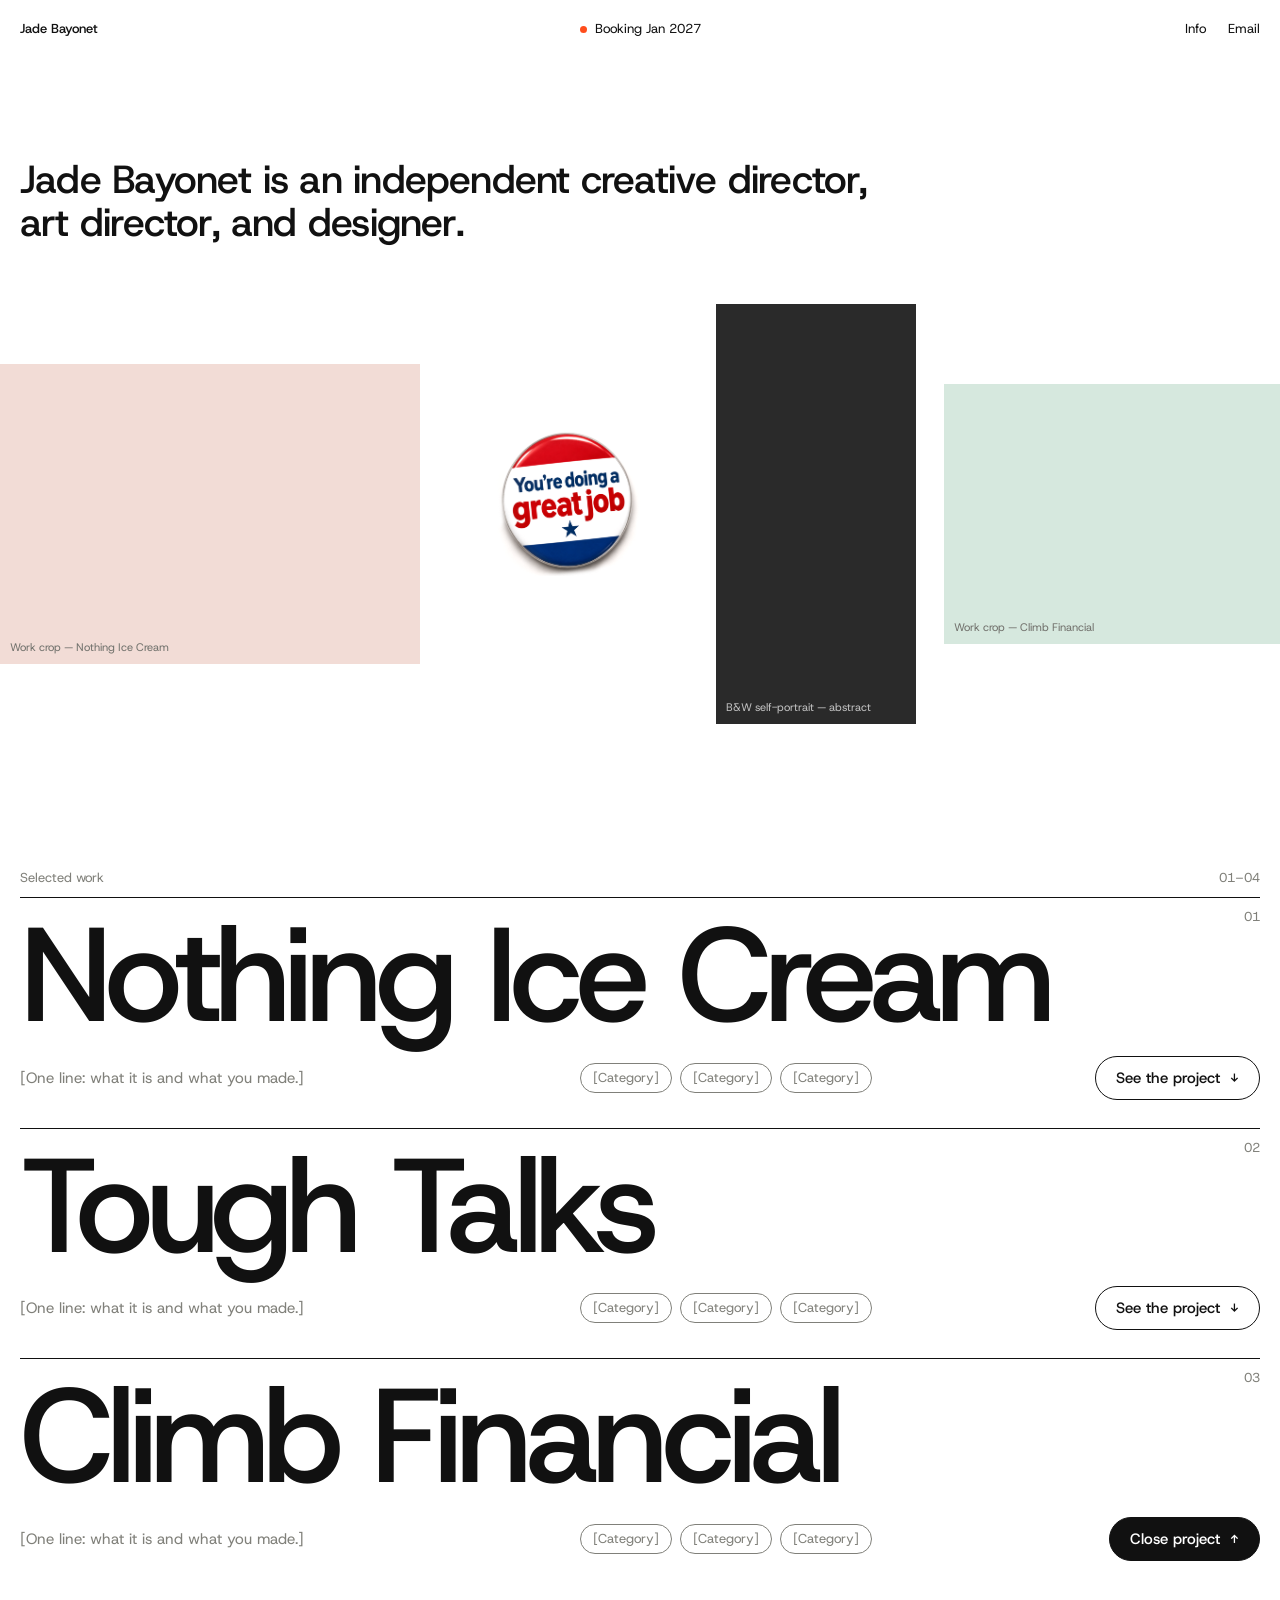
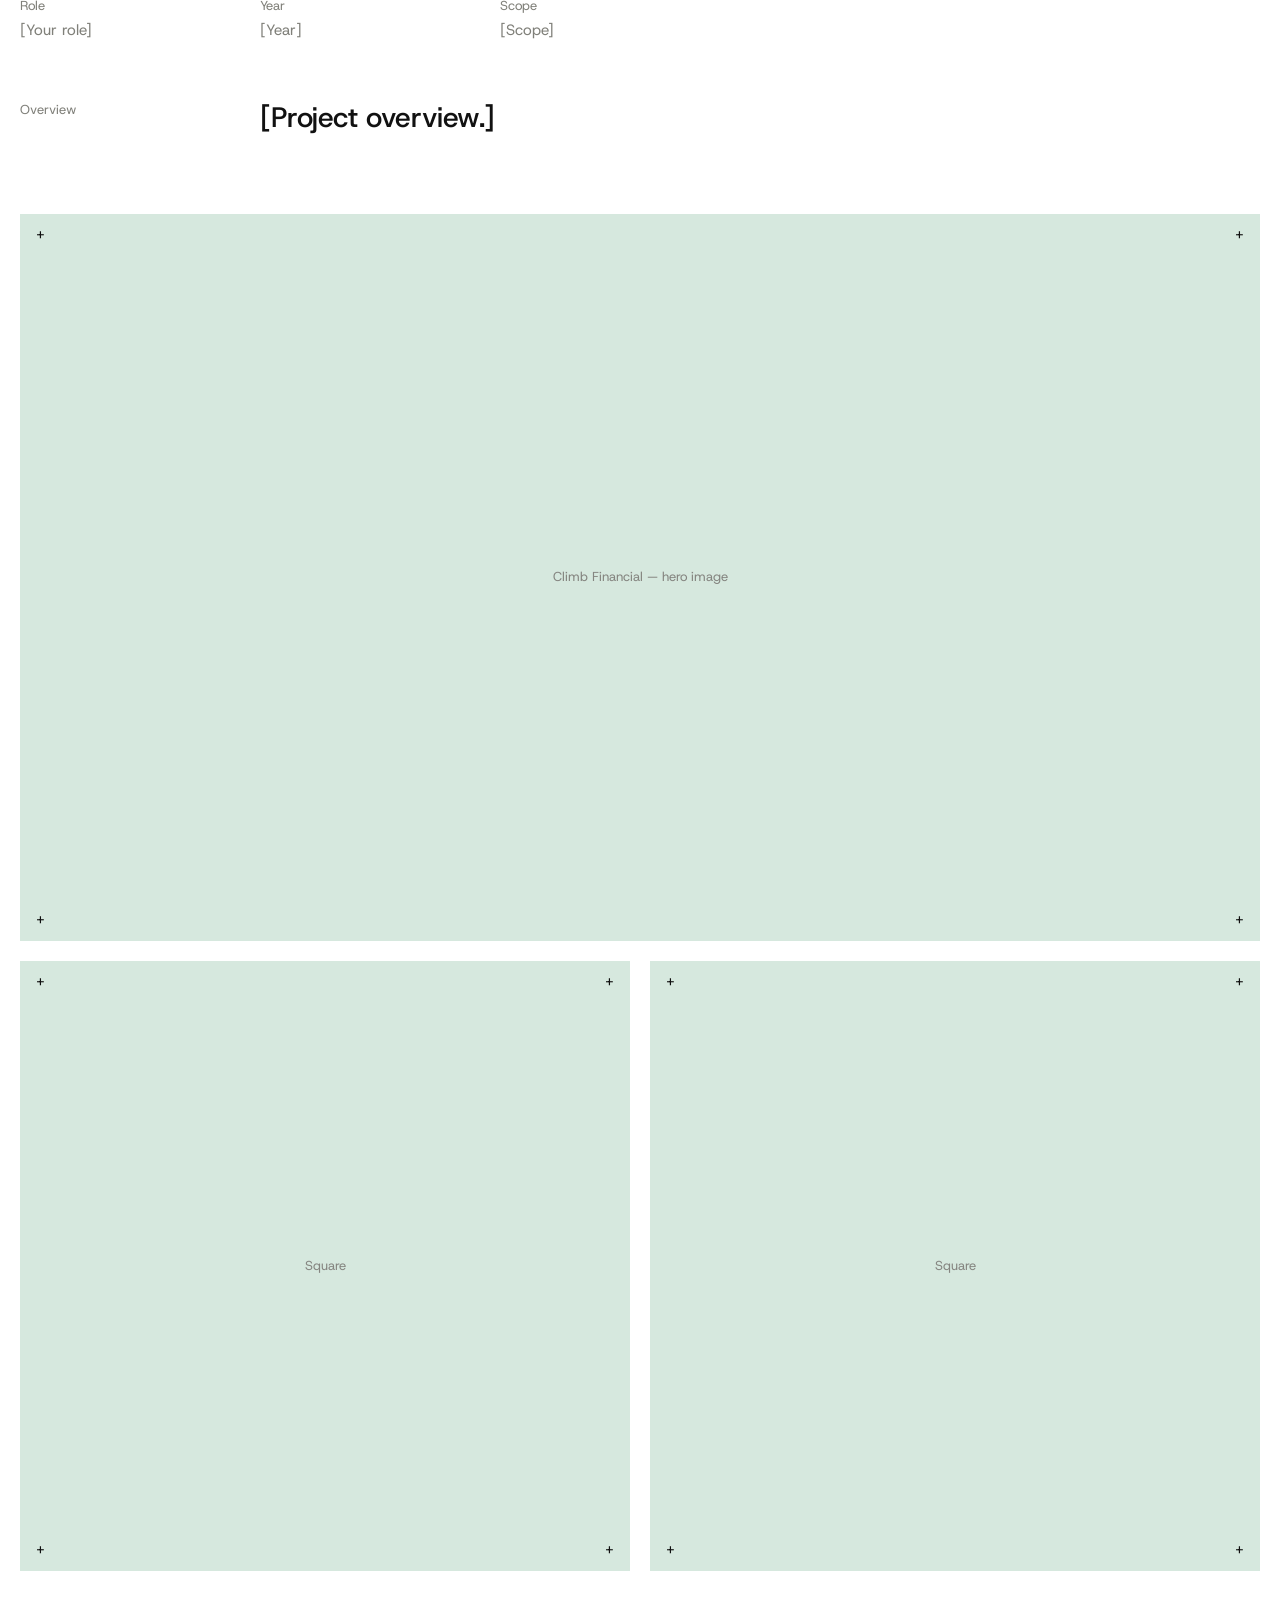
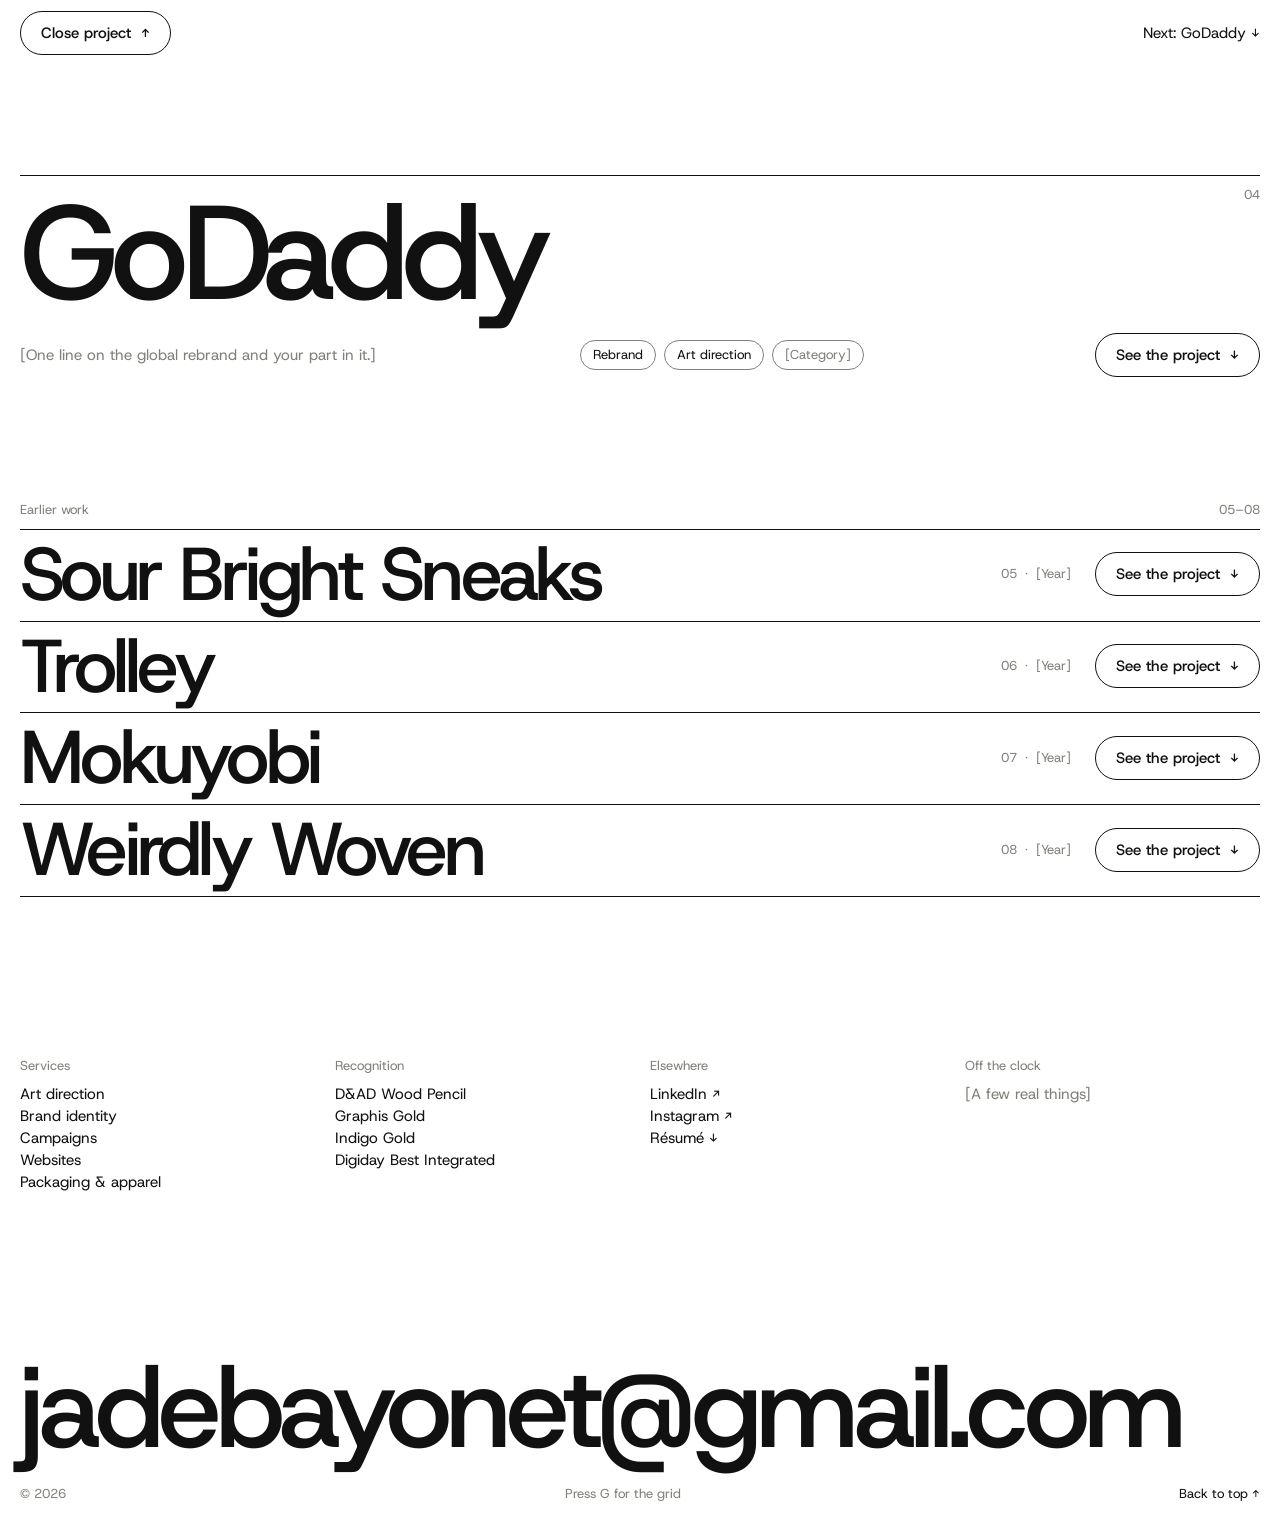
==== climb-financial/index.html @ 4a4e23f8 "Jade Bayonet 1" ====
<!doctype html>
<!-- Generated by build.js from index.html. Edit index.html, then run: node build.js -->
<html lang="en">
<head>
  <meta charset="utf-8" />
  <meta name="viewport" content="width=device-width, initial-scale=1" />
  <title>Climb Financial — Jade Bayonet</title>
  <meta name="description" content="Climb Financial, a project by Jade Bayonet." />
  <meta property="og:title" content="Climb Financial — Jade Bayonet" />
  <meta property="og:description" content="Climb Financial, a project by Jade Bayonet." />
  <meta property="og:type" content="website" />
  <link rel="icon" href="../assets/dot.svg" type="image/svg+xml" />

  <link rel="preconnect" href="https://fonts.googleapis.com" />
  <link rel="preconnect" href="https://fonts.gstatic.com" crossorigin />
  <link href="https://fonts.googleapis.com/css2?family=Host+Grotesk:wght@400;500&display=swap" rel="stylesheet" />
  <link rel="stylesheet" href="../css/styles.css" />
</head>
<body>
  <div class="page" id="top">

    <!-- Nav -->
    <header class="nav">
      <a class="nav__name" href="../" data-home>Jade Bayonet</a>
      <p class="nav__status"><img src="../assets/dot.svg" width="7" height="7" alt="" /> Booking Jan 2027</p>
      <nav class="nav__links">
        <a href="#info">Info</a>
        <a href="mailto:jadebayonet@gmail.com">Email</a>
      </nav>
    </header>

    <!-- Intro -->
    <section class="intro">
      <h1 class="intro__text">Jade Bayonet is an independent creative director, art director, and designer.</h1>
    </section>

    <!-- Ticker (filled from js/projects.js → TICKER) -->
    <section class="ticker" aria-label="Selected images">
      <div class="ticker__track" id="ticker"></div>
    </section>

    <!-- Selected work (filled from js/projects.js → PROJECTS, group "selected") -->
    <section class="work work--selected" aria-labelledby="selected-label">
      <div class="label">
        <h2 id="selected-label">Selected work</h2>
        <span id="selected-range">01–04</span>
      </div>
      <div id="selected-list"></div>
    </section>

    <!-- Earlier work (group "earlier") -->
    <section class="work work--earlier" aria-labelledby="earlier-label">
      <div class="label">
        <h2 id="earlier-label">Earlier work</h2>
        <span id="earlier-range">05–08</span>
      </div>
      <div id="earlier-list"></div>
      <div class="rule"></div>
    </section>

    <!-- Info -->
    <section class="info" id="info">
      <div class="info__col">
        <h3>Services</h3>
        <ul>
          <li>Art direction</li>
          <li>Brand identity</li>
          <li>Campaigns</li>
          <li>Websites</li>
          <li>Packaging &amp; apparel</li>
        </ul>
      </div>
      <div class="info__col">
        <h3>Recognition</h3>
        <ul>
          <li>D&amp;AD Wood Pencil</li>
          <li>Graphis Gold</li>
          <li>Indigo Gold</li>
          <li>Digiday Best Integrated</li>
        </ul>
      </div>
      <div class="info__col">
        <h3>Elsewhere</h3>
        <ul>
          <li><a href="#" target="_blank" rel="noopener">LinkedIn ↗</a></li>
          <li><a href="#" target="_blank" rel="noopener">Instagram ↗</a></li>
          <li><a href="#" download>Résumé ↓</a></li>
        </ul>
      </div>
      <div class="info__col info__col--muted">
        <h3>Off the clock</h3>
        <p>[A few real things]</p>
      </div>
    </section>

    <!-- Footer -->
    <footer class="footer">
      <a class="footer__email" href="mailto:jadebayonet@gmail.com">jadebayonet@gmail.com</a>
      <div class="footer__bar">
        <span class="muted">© <span id="year">2026</span></span>
        <span class="muted footer__hint">Press G for the grid</span>
        <a href="#top" data-top>Back to top ↑</a>
      </div>
    </footer>
  </div>

  <!-- Grid overlay (press G) -->
  <div class="grid-overlay" aria-hidden="true"><div class="grid-overlay__inner"></div></div>

  <script src="../js/projects.js"></script>
  <script src="../js/main.js"></script>
</body>
</html>
---- css/styles.css ----
/* ─────────────────────────────────────────────────────────────
   Jade Bayonet — styles
   Built from Figma "C · Desktop — Index (closed)" / "Nothing Ice Cream open"
   Desktop design width: 1440px (20px margins → 1400px content)
   ───────────────────────────────────────────────────────────── */

:root {
  --ink: #111111;
  --muted: #80807a;
  --placeholder-text: #858580;
  --bg: #ffffff;
  --accent: #ff4d1c;

  --margin: 20px;
  --gap: 20px;

  --font: "Host Grotesk", ui-sans-serif, system-ui, -apple-system, "Helvetica Neue", Arial, sans-serif;

  /* Type scale — sizes match Figma at 1440px and scale down with the viewport */
  --t-small: 13px;   /* labels, nav, meta */
  --t-body: 15px;    /* body, buttons */
  --t-intro: clamp(28px, 3.06vw, 44px);
  --t-overview: clamp(22px, 2.2vw, 32px);
  --t-project: clamp(48px, 10.42vw, 150px);   /* Selected work titles */
  --t-earlier: clamp(36px, 5.84vw, 84px);     /* Earlier work titles */
  --t-email: clamp(30px, 9.3vw, 134px);       /* Footer email */

  --ease: cubic-bezier(0.22, 1, 0.36, 1);
}

*,
*::before,
*::after { box-sizing: border-box; }

html { -webkit-text-size-adjust: 100%; scroll-behavior: smooth; }
@media (prefers-reduced-motion: reduce) { html { scroll-behavior: auto; } }

body {
  margin: 0;
  background: var(--bg);
  color: var(--ink);
  font-family: var(--font);
  font-weight: 400;
  font-size: var(--t-body);
  line-height: 22px;
  -webkit-font-smoothing: antialiased;
  -moz-osx-font-smoothing: grayscale;
  overflow-x: clip;
}

h1, h2, h3, p, ul { margin: 0; padding: 0; font: inherit; }
ul { list-style: none; }
a { color: inherit; text-decoration: none; }
a:hover { text-decoration: underline; text-underline-offset: 3px; text-decoration-thickness: 1px; }
img, video { display: block; max-width: 100%; }
button { font: inherit; color: inherit; background: none; border: 0; padding: 0; cursor: pointer; }
:focus-visible { outline: 2px solid var(--accent); outline-offset: 3px; }

.muted { color: var(--muted); }

.page {
  padding: 20px var(--margin) 24px;
}

/* ── Nav ─────────────────────────────────────────────────── */
.nav {
  display: grid;
  grid-template-columns: 1fr auto 1fr;
  align-items: center;
  font-size: var(--t-small);
  line-height: 18px;
}
.nav__name { font-weight: 500; justify-self: start; }
.nav__status { display: flex; align-items: center; gap: 8px; }
.nav__links { display: flex; gap: 22px; justify-self: end; }

/* ── Intro ───────────────────────────────────────────────── */
.intro { padding: 120px 0 56px; }
.intro__text {
  max-width: 880px;
  font-size: var(--t-intro);
  line-height: 1.09;
  font-weight: 500;
  letter-spacing: -0.02em;
}

/* ── Ticker ──────────────────────────────────────────────── */
.ticker {
  margin: 0 calc(var(--margin) * -1);
  overflow: hidden;
  height: 430px;
  display: flex;
  align-items: center;
  margin-bottom: 140px;
}
.ticker__track {
  --tgap: 28px;
  display: flex;
  width: max-content;
  animation: ticker var(--ticker-duration, 60s) linear infinite;
}
.ticker__set {
  display: flex;
  align-items: center;
  gap: var(--tgap);
  padding-right: var(--tgap);
}
.ticker:hover .ticker__track { animation-play-state: paused; }
@media (prefers-reduced-motion: reduce) { .ticker__track { animation: none; transform: translateX(var(--margin)); } }
@keyframes ticker {
  from { transform: translateX(0); }
  to   { transform: translateX(-50%); }
}
.tile {
  position: relative;
  flex: none;
  overflow: hidden;
  display: block;
}
.tile img { width: 100%; height: 100%; object-fit: cover; }
.tile__inset { position: absolute; }
.tile__inset img { object-fit: contain; }
.tile__label {
  position: absolute;
  left: 10px;
  bottom: 10px;
  font-size: 11px;
  line-height: 14px;
  color: #73736e;
  white-space: nowrap;
}
.tile--dark .tile__label { color: #fff; opacity: 0.7; }
a.tile:hover { text-decoration: none; }

/* ── Section labels ─────────────────────────────────────── */
.label {
  display: flex;
  justify-content: space-between;
  padding-bottom: 10px;
  font-size: var(--t-small);
  line-height: 18px;
  color: var(--muted);
}

/* ── Buttons & tags ─────────────────────────────────────── */
.btn {
  display: inline-flex;
  align-items: center;
  gap: 10px;
  padding: 11px 20px;
  border: 1px solid var(--ink);
  border-radius: 999px;
  font-weight: 500;
  font-size: var(--t-body);
  line-height: 20px;
  white-space: nowrap;
  flex: none;
  transition: background-color 0.2s, color 0.2s;
}
.btn:hover { background: var(--ink); color: #fff; text-decoration: none; }
.btn--active { background: var(--ink); color: #fff; }
.btn--active:hover { background: #fff; color: var(--ink); }

.tags { display: flex; flex-wrap: wrap; gap: 8px; flex: 1 1 0; min-width: 0; }
.tag {
  padding: 5px 12px;
  border: 1px solid var(--muted);
  border-radius: 999px;
  font-size: var(--t-small);
  line-height: 18px;
  white-space: nowrap;
  color: var(--ink);
}
.tag--placeholder { color: var(--muted); }

/* ── Selected work rows ─────────────────────────────────── */
.project { border-top: 1px solid var(--ink); }
.project__head {
  display: flex;
  flex-direction: column;
  gap: 14px;
  padding: 10px 0 28px;
}
.project__title-row { display: flex; gap: 24px; align-items: flex-start; }
.project__title {
  flex: 1 1 0;
  min-width: 0;
  font-size: var(--t-project);
  line-height: 1;
  font-weight: 500;
  letter-spacing: -0.05em;
  cursor: pointer;
}
.project__num {
  font-size: var(--t-small);
  line-height: 18px;
  color: var(--muted);
}
.project__details { display: flex; gap: 40px; align-items: center; }
.project__blurb {
  width: 520px;
  flex: none;
  color: var(--muted);
}

/* ── Earlier work rows ──────────────────────────────────── */
.project--earlier .project__head {
  flex-direction: row;
  align-items: center;
  gap: 24px;
  padding: 10px 0 12px;
}
.project--earlier .project__title {
  font-size: var(--t-earlier);
  line-height: 0.92;
}
.project--earlier .project__num { white-space: pre; }
.rule { height: 1px; background: var(--ink); }

.work--earlier { padding-top: 96px; }

/* ── Drawer ─────────────────────────────────────────────── */
.drawer {
  display: grid;
  grid-template-rows: 0fr;
  transition: grid-template-rows 0.7s var(--ease);
}
.drawer > .drawer__clip { overflow: hidden; min-height: 0; }
.project.is-open .drawer { grid-template-rows: 1fr; }
.drawer__inner {
  display: flex;
  flex-direction: column;
  gap: var(--gap);
  padding: 8px 0 120px;
  opacity: 0;
  transition: opacity 0.5s 0.1s;
}
.project.is-open .drawer__inner { opacity: 1; }

/* Role / Year / Scope / About */
.meta {
  display: grid;
  grid-template-columns: 220px 220px 220px 1fr;
  gap: var(--gap);
  padding-bottom: 20px;
  color: var(--muted);
}
.meta__item { display: flex; flex-direction: column; gap: 4px; }
.meta__label { font-size: var(--t-small); line-height: 18px; }

/* Project overview (new — not in Figma yet) */
.overview {
  display: grid;
  grid-template-columns: 220px 1fr;
  gap: var(--gap);
  padding: 20px 0 60px;
}
.overview__label { font-size: var(--t-small); line-height: 18px; color: var(--muted); }
.overview__text {
  max-width: 920px;
  font-size: var(--t-overview);
  line-height: 1.2;
  font-weight: 500;
  letter-spacing: -0.015em;
}

/* Note — a text break between images */
.note {
  display: grid;
  grid-template-columns: 220px 1fr;
  gap: var(--gap);
  padding: 60px 0;
}
.note__label { font-size: var(--t-small); line-height: 18px; color: var(--muted); }
.note__text { max-width: 640px; font-size: 20px; line-height: 28px; }

/* Media */
.slide {
  position: relative;
  overflow: hidden;
  width: 100%;
  background: var(--slide-color, #f2dbd6);
  aspect-ratio: var(--ratio, 1400 / 820);
}
.slide img,
.slide video { width: 100%; height: 100%; object-fit: cover; }
.slide__label {
  position: absolute;
  inset: 50% auto auto 50%;
  transform: translate(-50%, -50%);
  font-size: var(--t-small);
  line-height: 18px;
  color: var(--placeholder-text);
  text-align: center;
  white-space: nowrap;
}
.slide__mark {
  position: absolute;
  font-size: 15px;
  line-height: 18px;
  color: var(--ink);
}
.slide__mark--tl { top: 12px; left: 16px; }
.slide__mark--tr { top: 12px; right: 16px; }
.slide__mark--bl { bottom: 12px; left: 16px; }
.slide__mark--br { bottom: 12px; right: 16px; }
.pair { display: grid; grid-template-columns: 1fr 1fr; gap: var(--gap); }

.drawer__footer {
  display: flex;
  justify-content: space-between;
  align-items: center;
  padding-top: 20px;
}

/* ── Info ───────────────────────────────────────────────── */
.info {
  display: grid;
  grid-template-columns: repeat(4, 1fr);
  gap: var(--gap);
  padding-top: 160px;
}
.info__col { display: flex; flex-direction: column; gap: 8px; }
.info__col h3 { font-size: var(--t-small); line-height: 18px; color: var(--muted); }
.info__col--muted p { color: var(--muted); }

/* ── Footer ─────────────────────────────────────────────── */
.footer { display: flex; flex-direction: column; gap: 24px; padding-top: 160px; container-type: inline-size; }
.footer__email {
  font-size: var(--t-email);
  font-size: 9.2cqw; /* fills the content width edge to edge */
  line-height: 0.95;
  font-weight: 500;
  letter-spacing: -0.05em;
  white-space: nowrap;
}
.footer__bar {
  display: flex;
  justify-content: space-between;
  font-size: var(--t-small);
  line-height: 18px;
}

/* ── Grid overlay (press G) ─────────────────────────────── */
.grid-overlay {
  position: fixed;
  inset: 0;
  pointer-events: none;
  z-index: 100;
  padding: 0 var(--margin);
  display: none;
}
.show-grid .grid-overlay { display: block; }
.grid-overlay__inner {
  height: 100%;
  display: grid;
  grid-template-columns: repeat(12, 1fr);
  gap: var(--gap);
}
.grid-overlay__inner span { background: rgba(255, 77, 28, 0.08); border-inline: 1px solid rgba(255, 77, 28, 0.25); }

/* ── Tablet (≤ 1024px) ──────────────────────────────────── */
@media (max-width: 1024px) {
  .intro { padding-top: 96px; }
  .ticker { height: 340px; margin-bottom: 100px; }
  .project__details { flex-wrap: wrap; gap: 14px 24px; }
  .project__blurb { width: 100%; }
  .meta { grid-template-columns: 1fr 1fr 1fr; }
  .meta__item--about { grid-column: 1 / -1; }
  .overview, .note { grid-template-columns: 1fr; gap: 8px; }
  .info { grid-template-columns: 1fr 1fr; row-gap: 48px; padding-top: 120px; }
  .footer { padding-top: 120px; }
}

/* ── Mobile (≤ 640px) ───────────────────────────────────── */
@media (max-width: 640px) {
  :root { --margin: 16px; --gap: 12px; }
  .nav { grid-template-columns: 1fr auto; row-gap: 6px; }
  .nav__status { grid-row: 2; grid-column: 1 / -1; }
  .intro { padding: 72px 0 40px; }
  .ticker { height: 260px; margin-bottom: 72px; }
  .ticker__track { --tgap: 16px; }
  .project__details { gap: 12px; }
  .tags { flex-basis: 100%; }
  .project--earlier .project__head { flex-wrap: wrap; row-gap: 10px; }
  .project--earlier .project__title { flex-basis: 100%; }
  .project--earlier .project__num { flex: 1; }
  .meta { grid-template-columns: 1fr 1fr; }
  .overview { padding: 12px 0 32px; }
  .note { padding: 32px 0; }
  .note__text { font-size: 17px; line-height: 24px; }
  .pair { grid-template-columns: 1fr; }
  .drawer__inner { padding-bottom: 72px; }
  .info { grid-template-columns: 1fr 1fr; padding-top: 96px; }
  .footer { padding-top: 96px; }
  .footer__hint { display: none; }
  .work--earlier { padding-top: 72px; }
  .grid-overlay__inner { grid-template-columns: repeat(4, 1fr); }
}
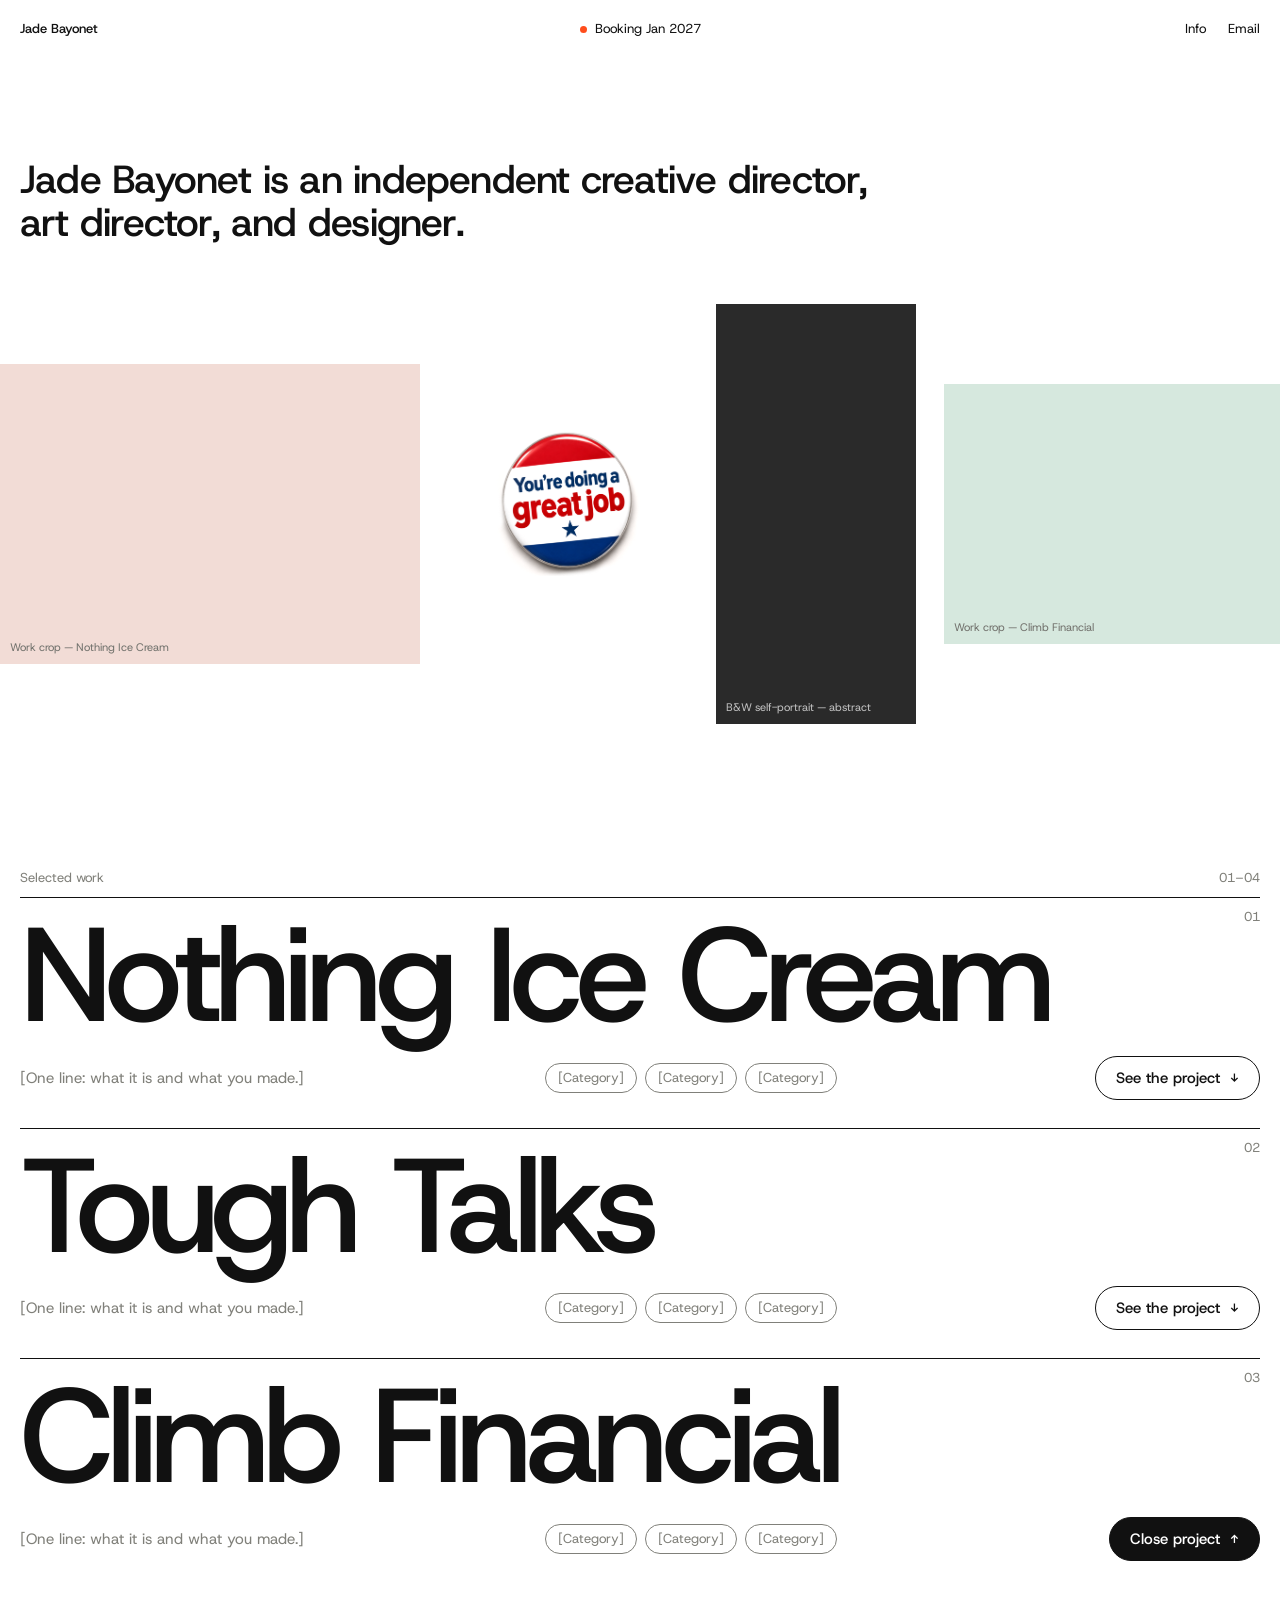
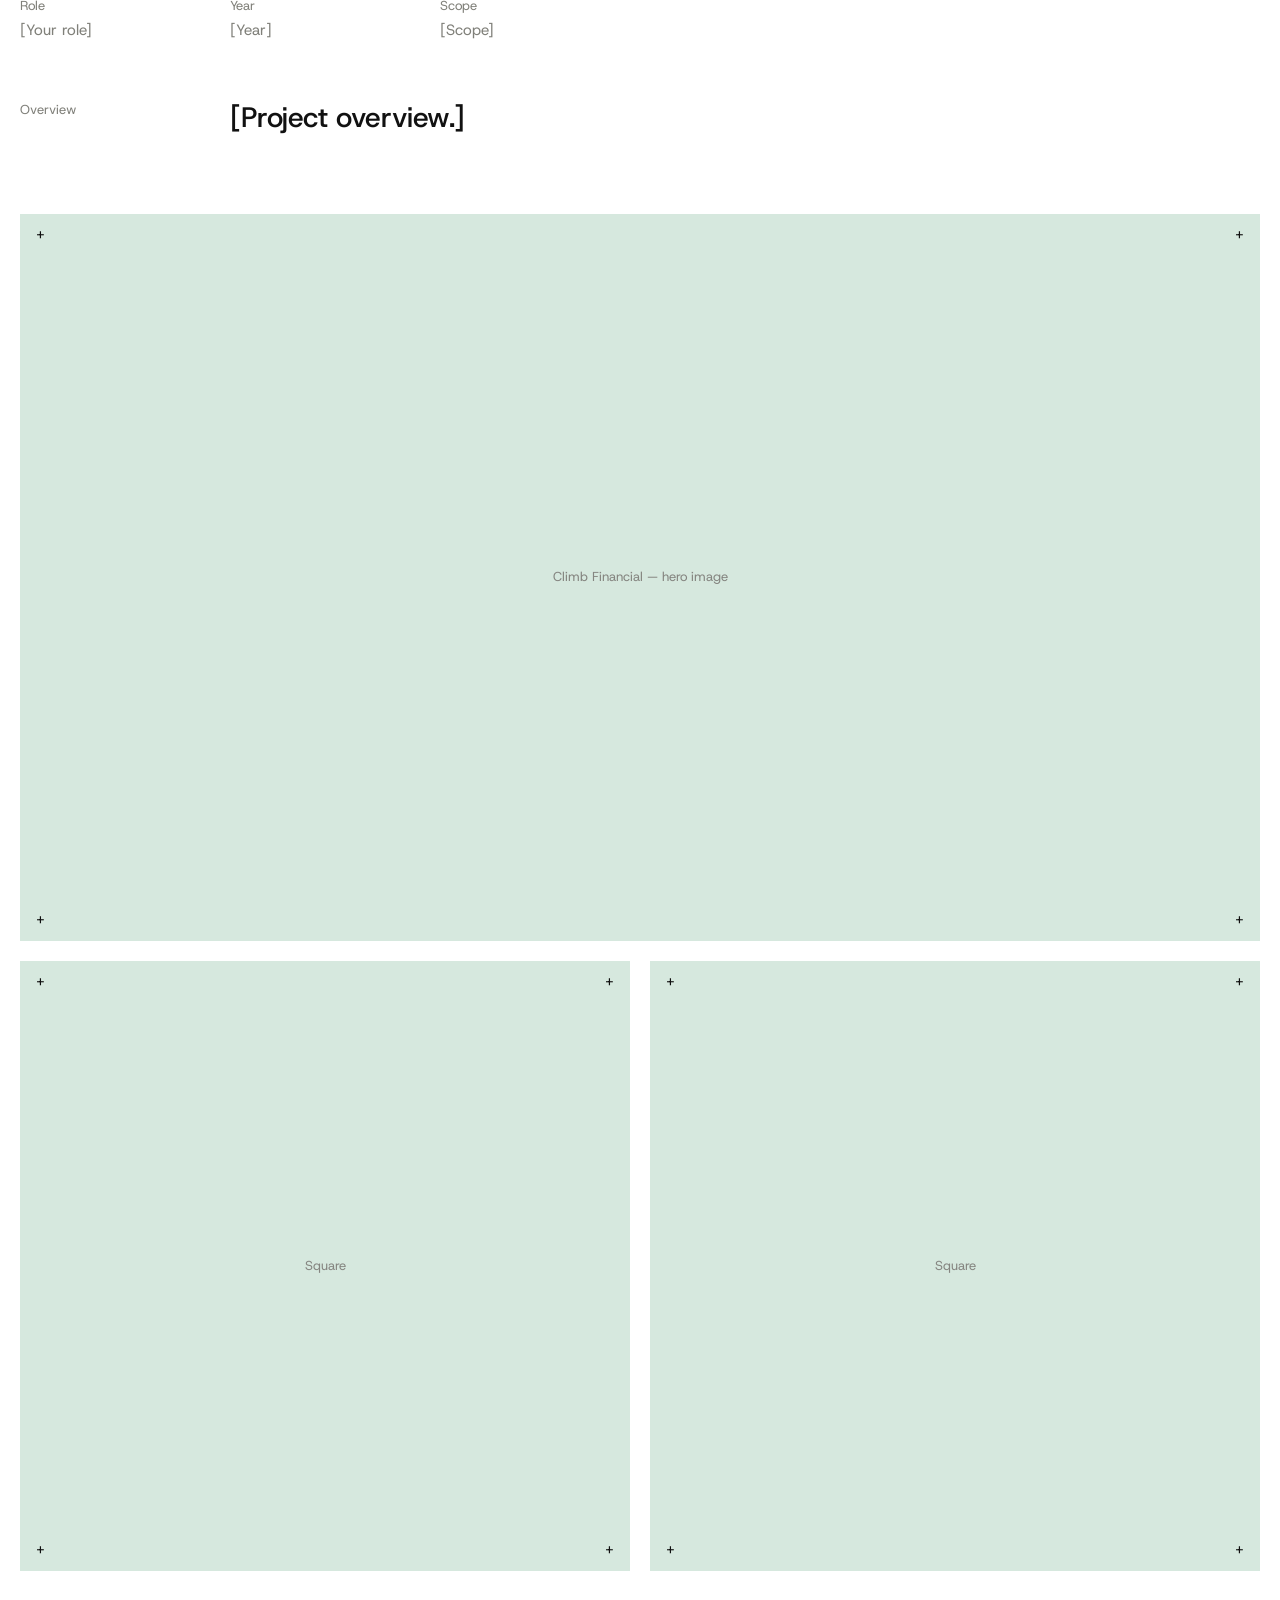
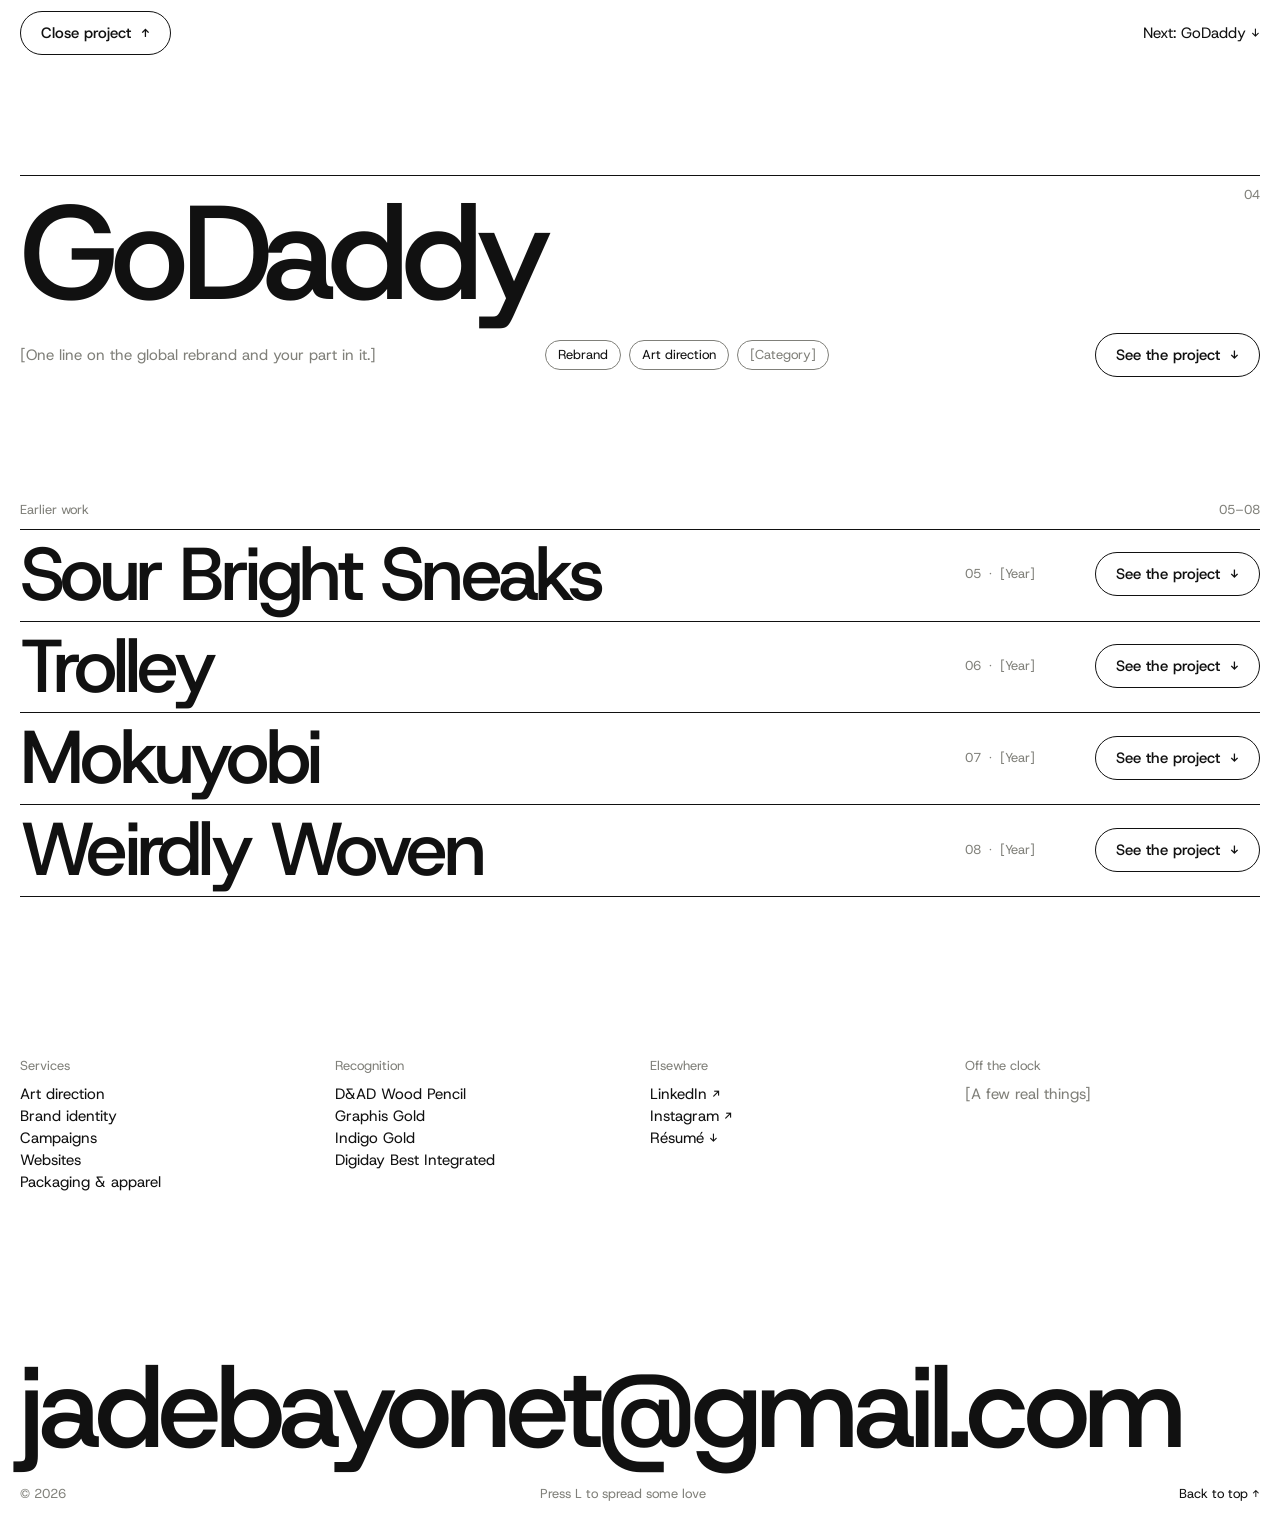
==== commit 7f6b93f7: "Jade bayonet" ====
--- a/climb-financial/index.html
+++ b/climb-financial/index.html
@@ -98,15 +98,12 @@
       <a class="footer__email" href="mailto:jadebayonet@gmail.com">jadebayonet@gmail.com</a>
       <div class="footer__bar">
         <span class="muted">© <span id="year">2026</span></span>
-        <span class="muted footer__hint">Press G for the grid</span>
+        <button type="button" class="muted footer__hint" data-love>Press L to spread some love</button>
         <a href="#top" data-top>Back to top ↑</a>
       </div>
     </footer>
   </div>
 
-  <!-- Grid overlay (press G) -->
-  <div class="grid-overlay" aria-hidden="true"><div class="grid-overlay__inner"></div></div>
-
   <script src="../js/projects.js"></script>
   <script src="../js/main.js"></script>
 </body>
--- a/css/styles.css
+++ b/css/styles.css
@@ -12,7 +12,8 @@
   --accent: #ff4d1c;
 
   --margin: 20px;
-  --gap: 20px;
+  --gap: 20px;    /* also the grid gutter */
+  --cols: 12;     /* layout grid */
 
   --font: "Host Grotesk", ui-sans-serif, system-ui, -apple-system, "Helvetica Neue", Arial, sans-serif;
 
@@ -161,7 +162,7 @@
 .btn--active { background: var(--ink); color: #fff; }
 .btn--active:hover { background: #fff; color: var(--ink); }
 
-.tags { display: flex; flex-wrap: wrap; gap: 8px; flex: 1 1 0; min-width: 0; }
+.tags { display: flex; flex-wrap: wrap; gap: 8px; min-width: 0; }
 .tag {
   padding: 5px 12px;
   border: 1px solid var(--muted);
@@ -196,20 +197,32 @@
   line-height: 18px;
   color: var(--muted);
 }
-.project__details { display: flex; gap: 40px; align-items: center; }
-.project__blurb {
-  width: 520px;
-  flex: none;
-  color: var(--muted);
-}
+/* Shared 12-column layout grid */
+.grid,
+.project__details,
+.project--earlier .project__head,
+.meta,
+.overview,
+.note {
+  display: grid;
+  grid-template-columns: repeat(var(--cols), minmax(0, 1fr));
+  column-gap: var(--gap);
+}
+
+.project__details { row-gap: 14px; align-items: center; }
+.project__blurb { grid-column: 1 / span 5; color: var(--muted); }
+.project__details .tags { grid-column: 6 / span 5; }
+.project__details .btn { grid-column: 11 / -1; justify-self: end; }
 
 /* ── Earlier work rows ──────────────────────────────────── */
 .project--earlier .project__head {
-  flex-direction: row;
-  align-items: center;
-  gap: 24px;
+  align-items: center;
+  row-gap: 10px;
   padding: 10px 0 12px;
 }
+.project--earlier .project__title { grid-column: 1 / span 9; }
+.project--earlier .project__num { grid-column: 10 / span 1; }
+.project--earlier .project__head .btn { grid-column: 11 / -1; justify-self: end; }
 .project--earlier .project__title {
   font-size: var(--t-earlier);
   line-height: 0.92;
@@ -239,25 +252,22 @@
 
 /* Role / Year / Scope / About */
 .meta {
-  display: grid;
-  grid-template-columns: 220px 220px 220px 1fr;
-  gap: var(--gap);
+  row-gap: 20px;
   padding-bottom: 20px;
   color: var(--muted);
 }
-.meta__item { display: flex; flex-direction: column; gap: 4px; }
+.meta__item { display: flex; flex-direction: column; gap: 4px; grid-column: span 2; }
+.meta__item--about { grid-column: 7 / -1; }
 .meta__label { font-size: var(--t-small); line-height: 18px; }
 
 /* Project overview (new — not in Figma yet) */
 .overview {
-  display: grid;
-  grid-template-columns: 220px 1fr;
-  gap: var(--gap);
+  row-gap: 8px;
   padding: 20px 0 60px;
 }
-.overview__label { font-size: var(--t-small); line-height: 18px; color: var(--muted); }
+.overview__label { grid-column: 1 / span 2; font-size: var(--t-small); line-height: 18px; color: var(--muted); }
 .overview__text {
-  max-width: 920px;
+  grid-column: 3 / span 7;
   font-size: var(--t-overview);
   line-height: 1.2;
   font-weight: 500;
@@ -266,13 +276,11 @@
 
 /* Note — a text break between images */
 .note {
-  display: grid;
-  grid-template-columns: 220px 1fr;
-  gap: var(--gap);
+  row-gap: 8px;
   padding: 60px 0;
 }
-.note__label { font-size: var(--t-small); line-height: 18px; color: var(--muted); }
-.note__text { max-width: 640px; font-size: 20px; line-height: 28px; }
+.note__label { grid-column: 1 / span 2; font-size: var(--t-small); line-height: 18px; color: var(--muted); }
+.note__text { grid-column: 3 / span 5; font-size: 20px; line-height: 28px; }
 
 /* Media */
 .slide {
@@ -341,51 +349,53 @@
   line-height: 18px;
 }
 
-/* ── Grid overlay (press G) ─────────────────────────────── */
-.grid-overlay {
+/* ── Hearts (press L) ───────────────────────────────────── */
+.footer__hint { cursor: pointer; }
+.footer__hint:hover { color: var(--ink); }
+.heart {
   position: fixed;
-  inset: 0;
+  left: 0;
+  top: 0;
+  z-index: 100;
   pointer-events: none;
-  z-index: 100;
-  padding: 0 var(--margin);
-  display: none;
-}
-.show-grid .grid-overlay { display: block; }
-.grid-overlay__inner {
-  height: 100%;
-  display: grid;
-  grid-template-columns: repeat(12, 1fr);
-  gap: var(--gap);
-}
-.grid-overlay__inner span { background: rgba(255, 77, 28, 0.08); border-inline: 1px solid rgba(255, 77, 28, 0.25); }
+  line-height: 1;
+  will-change: transform, opacity;
+  user-select: none;
+}
 
 /* ── Tablet (≤ 1024px) ──────────────────────────────────── */
 @media (max-width: 1024px) {
   .intro { padding-top: 96px; }
   .ticker { height: 340px; margin-bottom: 100px; }
-  .project__details { flex-wrap: wrap; gap: 14px 24px; }
-  .project__blurb { width: 100%; }
-  .meta { grid-template-columns: 1fr 1fr 1fr; }
+  .project__blurb { grid-column: 1 / -1; }
+  .project__details .tags { grid-column: 1 / span 8; }
+  .project__details .btn { grid-column: 9 / -1; }
+  .project--earlier .project__title { grid-column: 1 / span 8; }
+  .project--earlier .project__num { grid-column: 9 / span 2; }
+  .meta__item { grid-column: span 4; }
   .meta__item--about { grid-column: 1 / -1; }
-  .overview, .note { grid-template-columns: 1fr; gap: 8px; }
+  .overview__text { grid-column: 3 / -1; }
+  .note__text { grid-column: 3 / span 8; }
   .info { grid-template-columns: 1fr 1fr; row-gap: 48px; padding-top: 120px; }
   .footer { padding-top: 120px; }
 }
 
 /* ── Mobile (≤ 640px) ───────────────────────────────────── */
 @media (max-width: 640px) {
-  :root { --margin: 16px; --gap: 12px; }
+  :root { --margin: 16px; --gap: 12px; --cols: 4; }
   .nav { grid-template-columns: 1fr auto; row-gap: 6px; }
   .nav__status { grid-row: 2; grid-column: 1 / -1; }
   .intro { padding: 72px 0 40px; }
   .ticker { height: 260px; margin-bottom: 72px; }
   .ticker__track { --tgap: 16px; }
-  .project__details { gap: 12px; }
-  .tags { flex-basis: 100%; }
-  .project--earlier .project__head { flex-wrap: wrap; row-gap: 10px; }
-  .project--earlier .project__title { flex-basis: 100%; }
-  .project--earlier .project__num { flex: 1; }
-  .meta { grid-template-columns: 1fr 1fr; }
+  .project__details { row-gap: 12px; }
+  .project__details .tags { grid-column: 1 / -1; }
+  .project__details .btn { grid-column: 1 / -1; justify-self: start; }
+  .project--earlier .project__title { grid-column: 1 / -1; }
+  .project--earlier .project__num { grid-column: 1 / span 2; }
+  .project--earlier .project__head .btn { grid-column: 3 / -1; }
+  .meta__item { grid-column: span 2; }
+  .overview__label, .note__label, .overview__text, .note__text { grid-column: 1 / -1; }
   .overview { padding: 12px 0 32px; }
   .note { padding: 32px 0; }
   .note__text { font-size: 17px; line-height: 24px; }
@@ -393,7 +403,5 @@
   .drawer__inner { padding-bottom: 72px; }
   .info { grid-template-columns: 1fr 1fr; padding-top: 96px; }
   .footer { padding-top: 96px; }
-  .footer__hint { display: none; }
   .work--earlier { padding-top: 72px; }
-  .grid-overlay__inner { grid-template-columns: repeat(4, 1fr); }
-}
+}
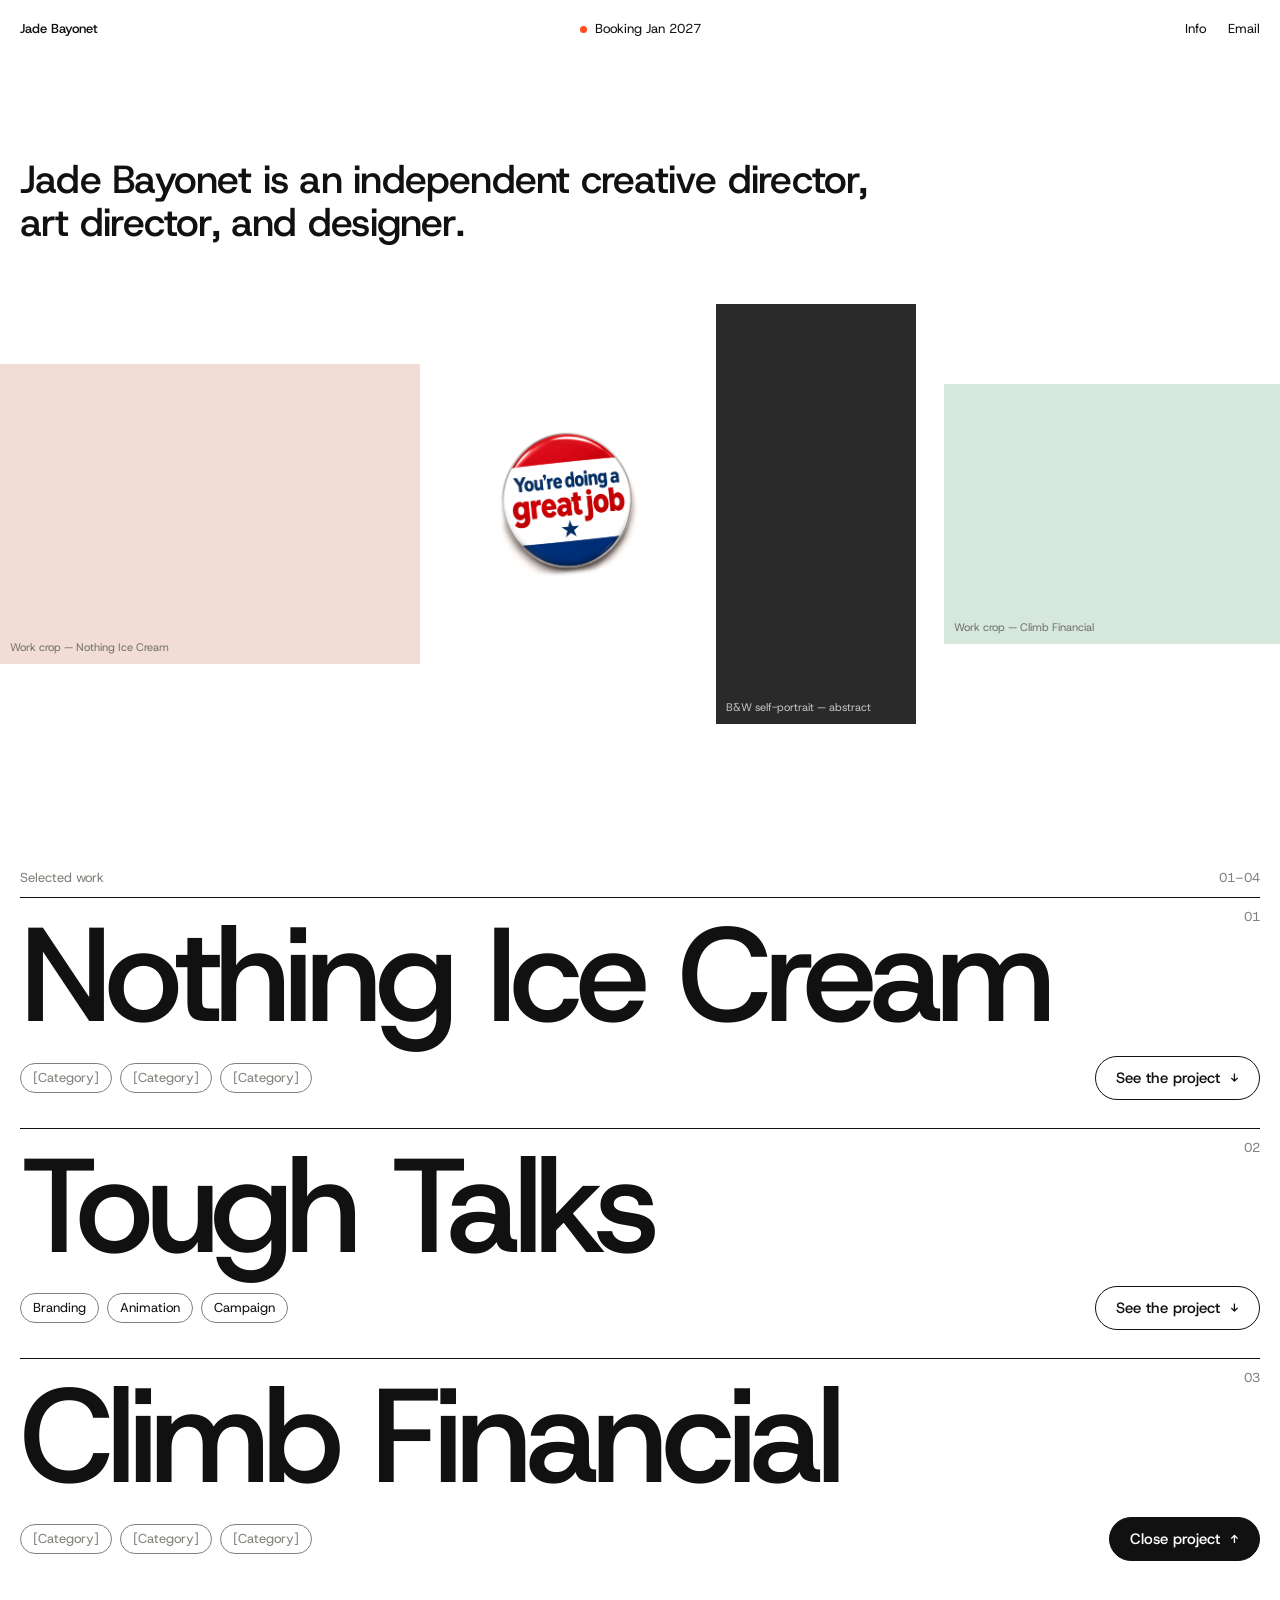
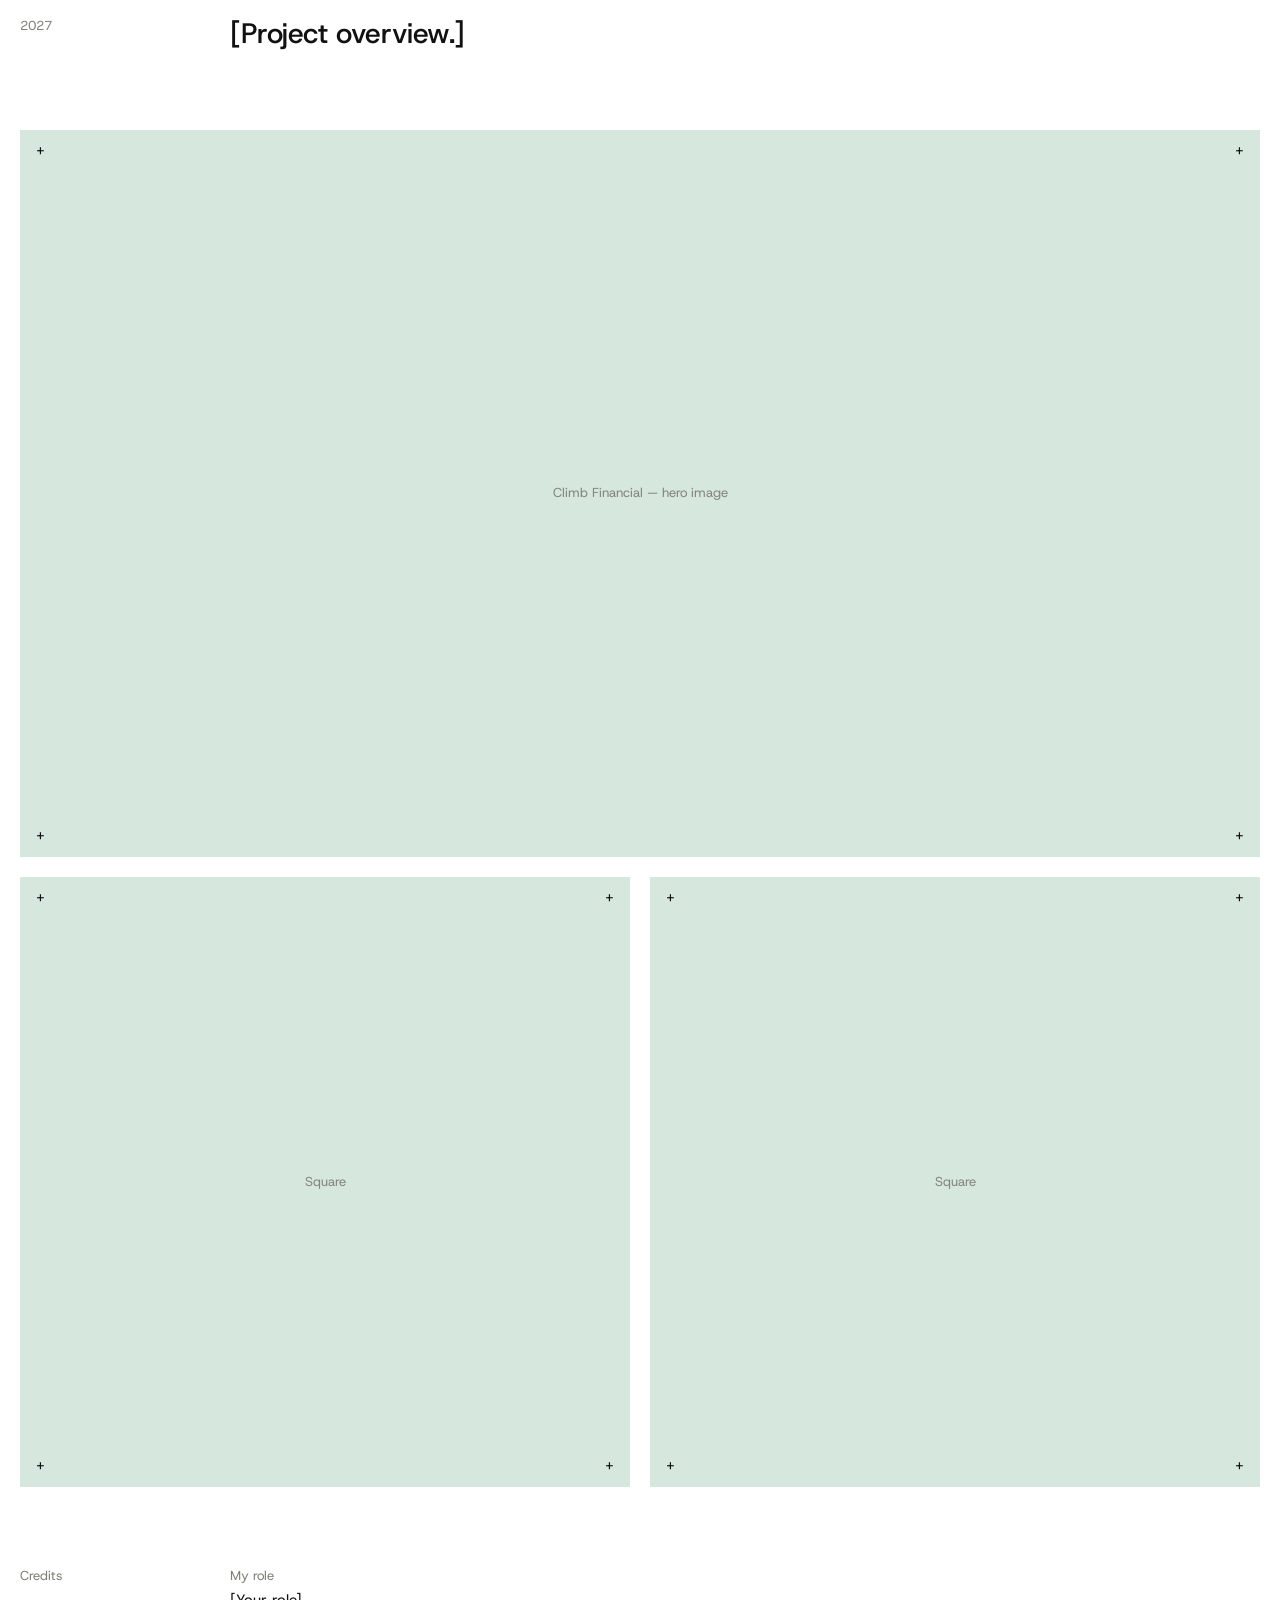
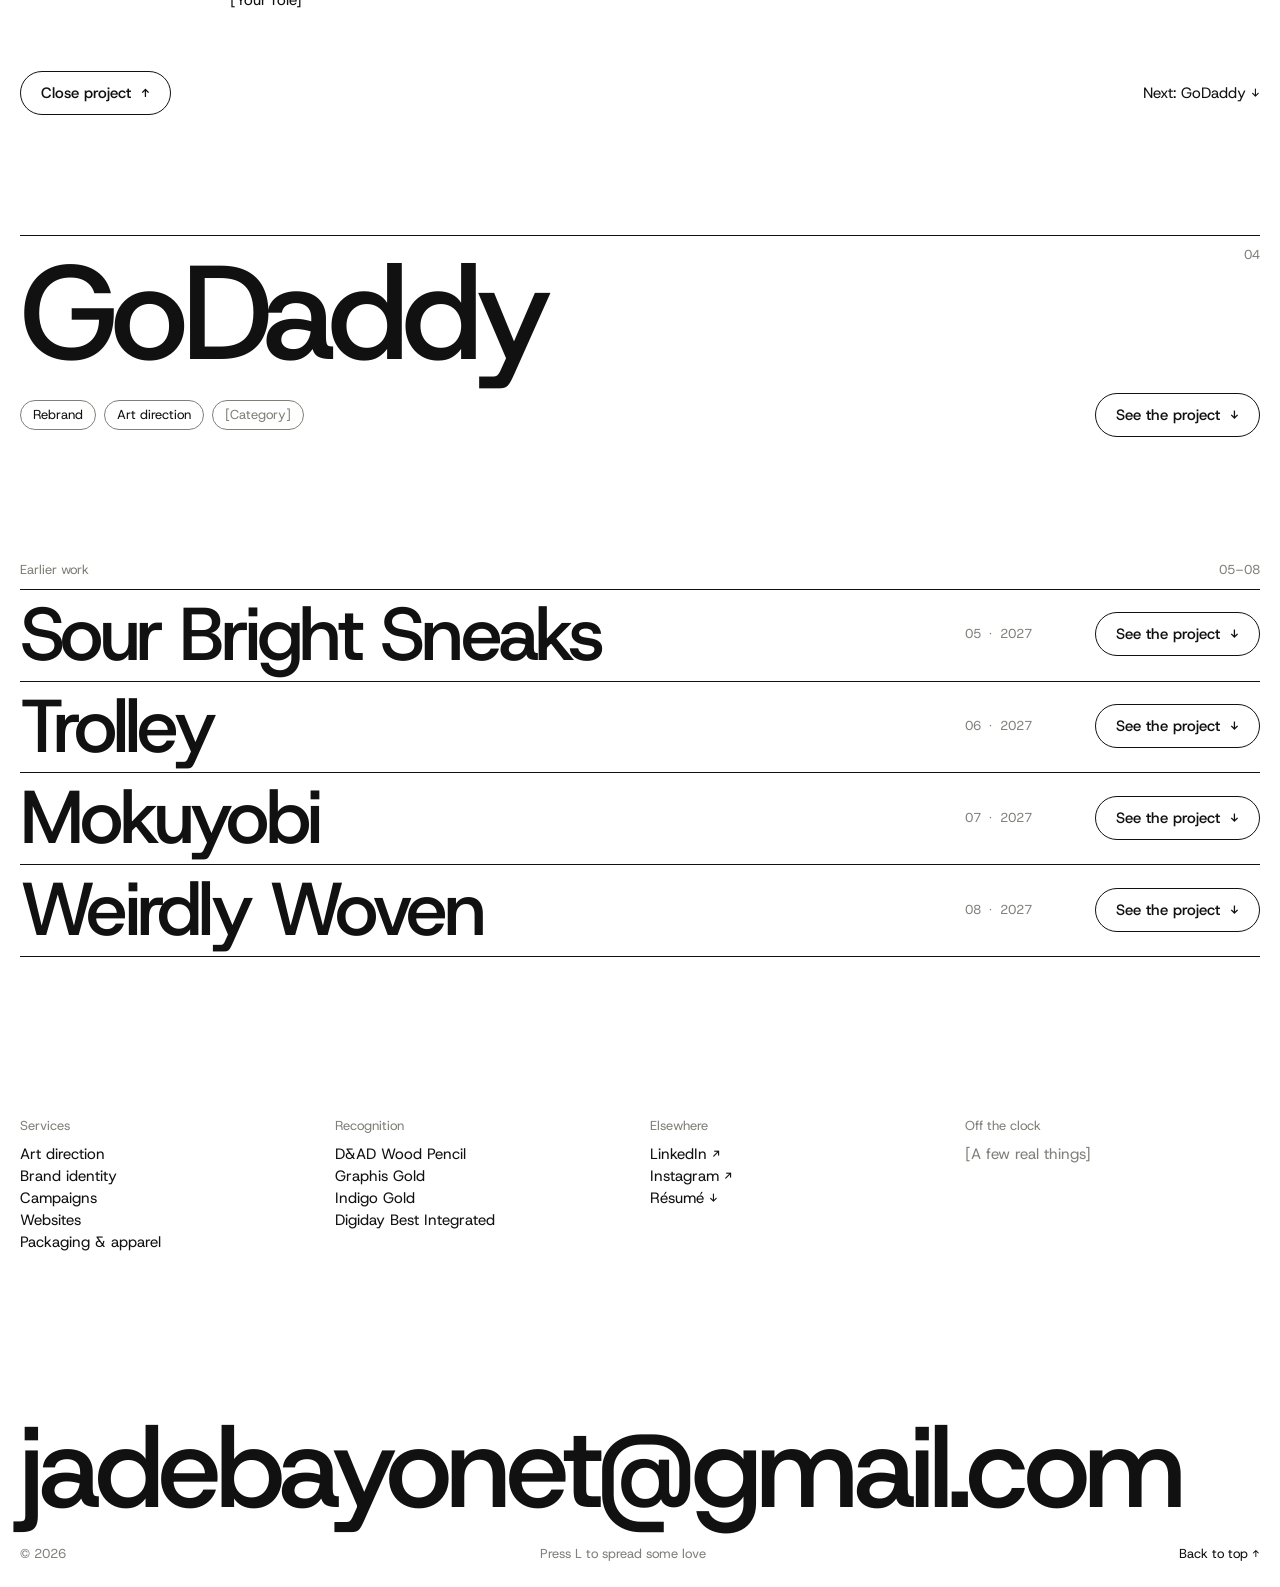
==== commit d62f60b0: "Update Descripton" ====
--- a/climb-financial/index.html
+++ b/climb-financial/index.html
@@ -14,7 +14,13 @@
   <link rel="preconnect" href="https://fonts.googleapis.com" />
   <link rel="preconnect" href="https://fonts.gstatic.com" crossorigin />
   <link href="https://fonts.googleapis.com/css2?family=Host+Grotesk:wght@400;500&display=swap" rel="stylesheet" />
-  <link rel="stylesheet" href="../css/styles.css" />
+  <!-- Always load the newest CSS/JS (stops Safari & GitHub showing old copies after an edit) -->
+  <script>
+    var SITE_BASE = "../";
+    var SITE_V = "?v=" + Date.now();
+    document.write('<link rel="stylesheet" href="' + SITE_BASE + 'css/styles.css' + SITE_V + '" />');
+  </script>
+  <noscript><link rel="stylesheet" href="../css/styles.css" /></noscript>
 </head>
 <body>
   <div class="page" id="top">
@@ -104,7 +110,9 @@
     </footer>
   </div>
 
-  <script src="../js/projects.js"></script>
-  <script src="../js/main.js"></script>
+  <script>
+    document.write('<script src="' + SITE_BASE + 'js/projects.js' + SITE_V + '"><\/script>');
+    document.write('<script src="' + SITE_BASE + 'js/main.js' + SITE_V + '"><\/script>');
+  </script>
 </body>
 </html>
--- a/css/styles.css
+++ b/css/styles.css
@@ -201,18 +201,17 @@
 .grid,
 .project__details,
 .project--earlier .project__head,
-.meta,
 .overview,
-.note {
+.note,
+.credits {
   display: grid;
   grid-template-columns: repeat(var(--cols), minmax(0, 1fr));
   column-gap: var(--gap);
 }
 
 .project__details { row-gap: 14px; align-items: center; }
-.project__blurb { grid-column: 1 / span 5; color: var(--muted); }
-.project__details .tags { grid-column: 6 / span 5; }
-.project__details .btn { grid-column: 11 / -1; justify-self: end; }
+.project__details .tags { grid-column: 1 / span 9; }
+.project__details .btn { grid-column: 10 / -1; justify-self: end; }
 
 /* ── Earlier work rows ──────────────────────────────────── */
 .project--earlier .project__head {
@@ -250,17 +249,7 @@
 }
 .project.is-open .drawer__inner { opacity: 1; }
 
-/* Role / Year / Scope / About */
-.meta {
-  row-gap: 20px;
-  padding-bottom: 20px;
-  color: var(--muted);
-}
-.meta__item { display: flex; flex-direction: column; gap: 4px; grid-column: span 2; }
-.meta__item--about { grid-column: 7 / -1; }
-.meta__label { font-size: var(--t-small); line-height: 18px; }
-
-/* Project overview (new — not in Figma yet) */
+/* Year + project overview — first thing in the drawer */
 .overview {
   row-gap: 8px;
   padding: 20px 0 60px;
@@ -292,6 +281,8 @@
 }
 .slide img,
 .slide video { width: 100%; height: 100%; object-fit: cover; }
+.slide--video video { background: #000; }
+
 .slide__label {
   position: absolute;
   inset: 50% auto auto 50%;
@@ -313,6 +304,16 @@
 .slide__mark--bl { bottom: 12px; left: 16px; }
 .slide__mark--br { bottom: 12px; right: 16px; }
 .pair { display: grid; grid-template-columns: 1fr 1fr; gap: var(--gap); }
+
+/* Credits — end of the drawer */
+.credits {
+  row-gap: 20px;
+  padding: 60px 0 20px;
+}
+.credits__label { grid-column: 1 / span 2; font-size: var(--t-small); line-height: 18px; color: var(--muted); }
+.credits__role { grid-column: 3 / span 3; }
+.credits__people { grid-column: 6 / span 4; }
+.credits__k { font-size: var(--t-small); line-height: 18px; color: var(--muted); margin-bottom: 4px; }
 
 .drawer__footer {
   display: flex;
@@ -367,13 +368,12 @@
 @media (max-width: 1024px) {
   .intro { padding-top: 96px; }
   .ticker { height: 340px; margin-bottom: 100px; }
-  .project__blurb { grid-column: 1 / -1; }
   .project__details .tags { grid-column: 1 / span 8; }
   .project__details .btn { grid-column: 9 / -1; }
   .project--earlier .project__title { grid-column: 1 / span 8; }
   .project--earlier .project__num { grid-column: 9 / span 2; }
-  .meta__item { grid-column: span 4; }
-  .meta__item--about { grid-column: 1 / -1; }
+  .credits__role { grid-column: 3 / span 4; }
+  .credits__people { grid-column: 7 / -1; }
   .overview__text { grid-column: 3 / -1; }
   .note__text { grid-column: 3 / span 8; }
   .info { grid-template-columns: 1fr 1fr; row-gap: 48px; padding-top: 120px; }
@@ -394,8 +394,10 @@
   .project--earlier .project__title { grid-column: 1 / -1; }
   .project--earlier .project__num { grid-column: 1 / span 2; }
   .project--earlier .project__head .btn { grid-column: 3 / -1; }
-  .meta__item { grid-column: span 2; }
-  .overview__label, .note__label, .overview__text, .note__text { grid-column: 1 / -1; }
+  .overview__label, .note__label, .overview__text, .note__text, .credits__label { grid-column: 1 / -1; }
+  .credits { padding-top: 40px; }
+  .credits__role { grid-column: 1 / span 2; }
+  .credits__people { grid-column: 3 / span 2; }
   .overview { padding: 12px 0 32px; }
   .note { padding: 32px 0; }
   .note__text { font-size: 17px; line-height: 24px; }
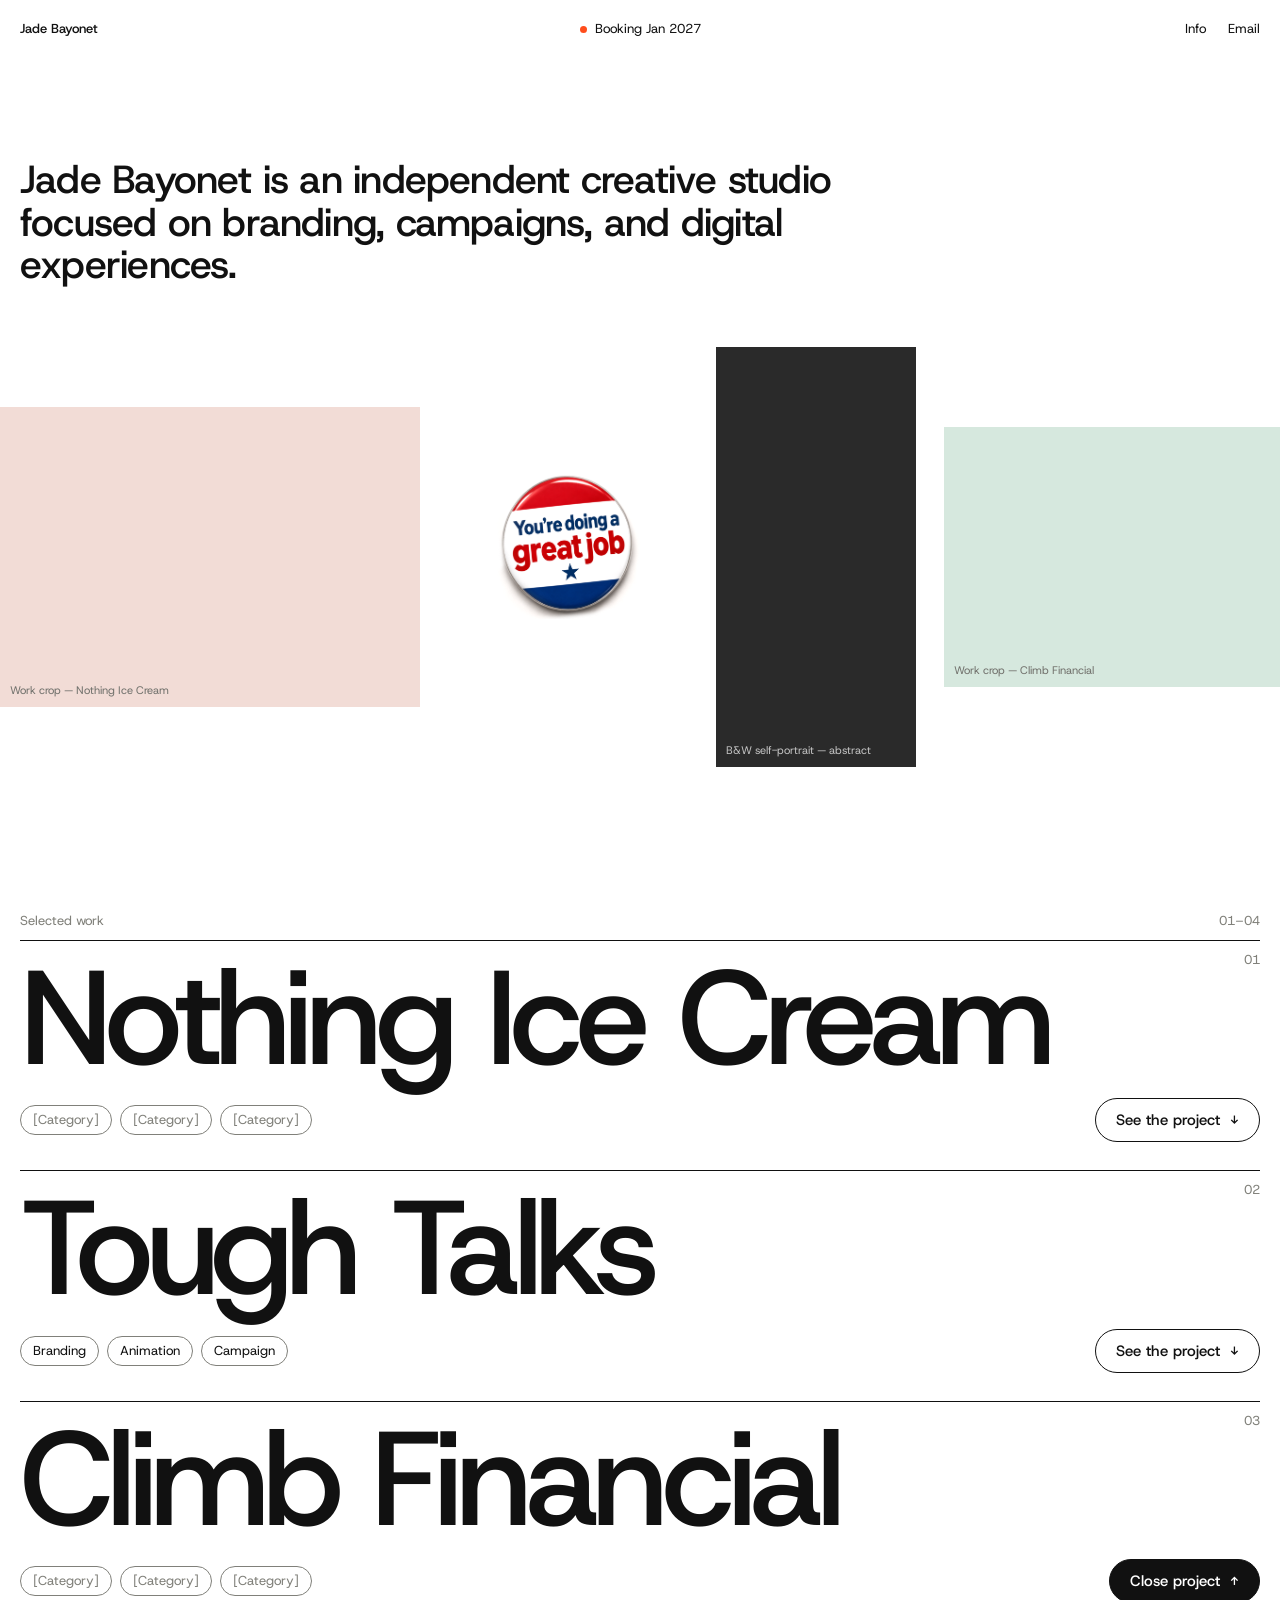
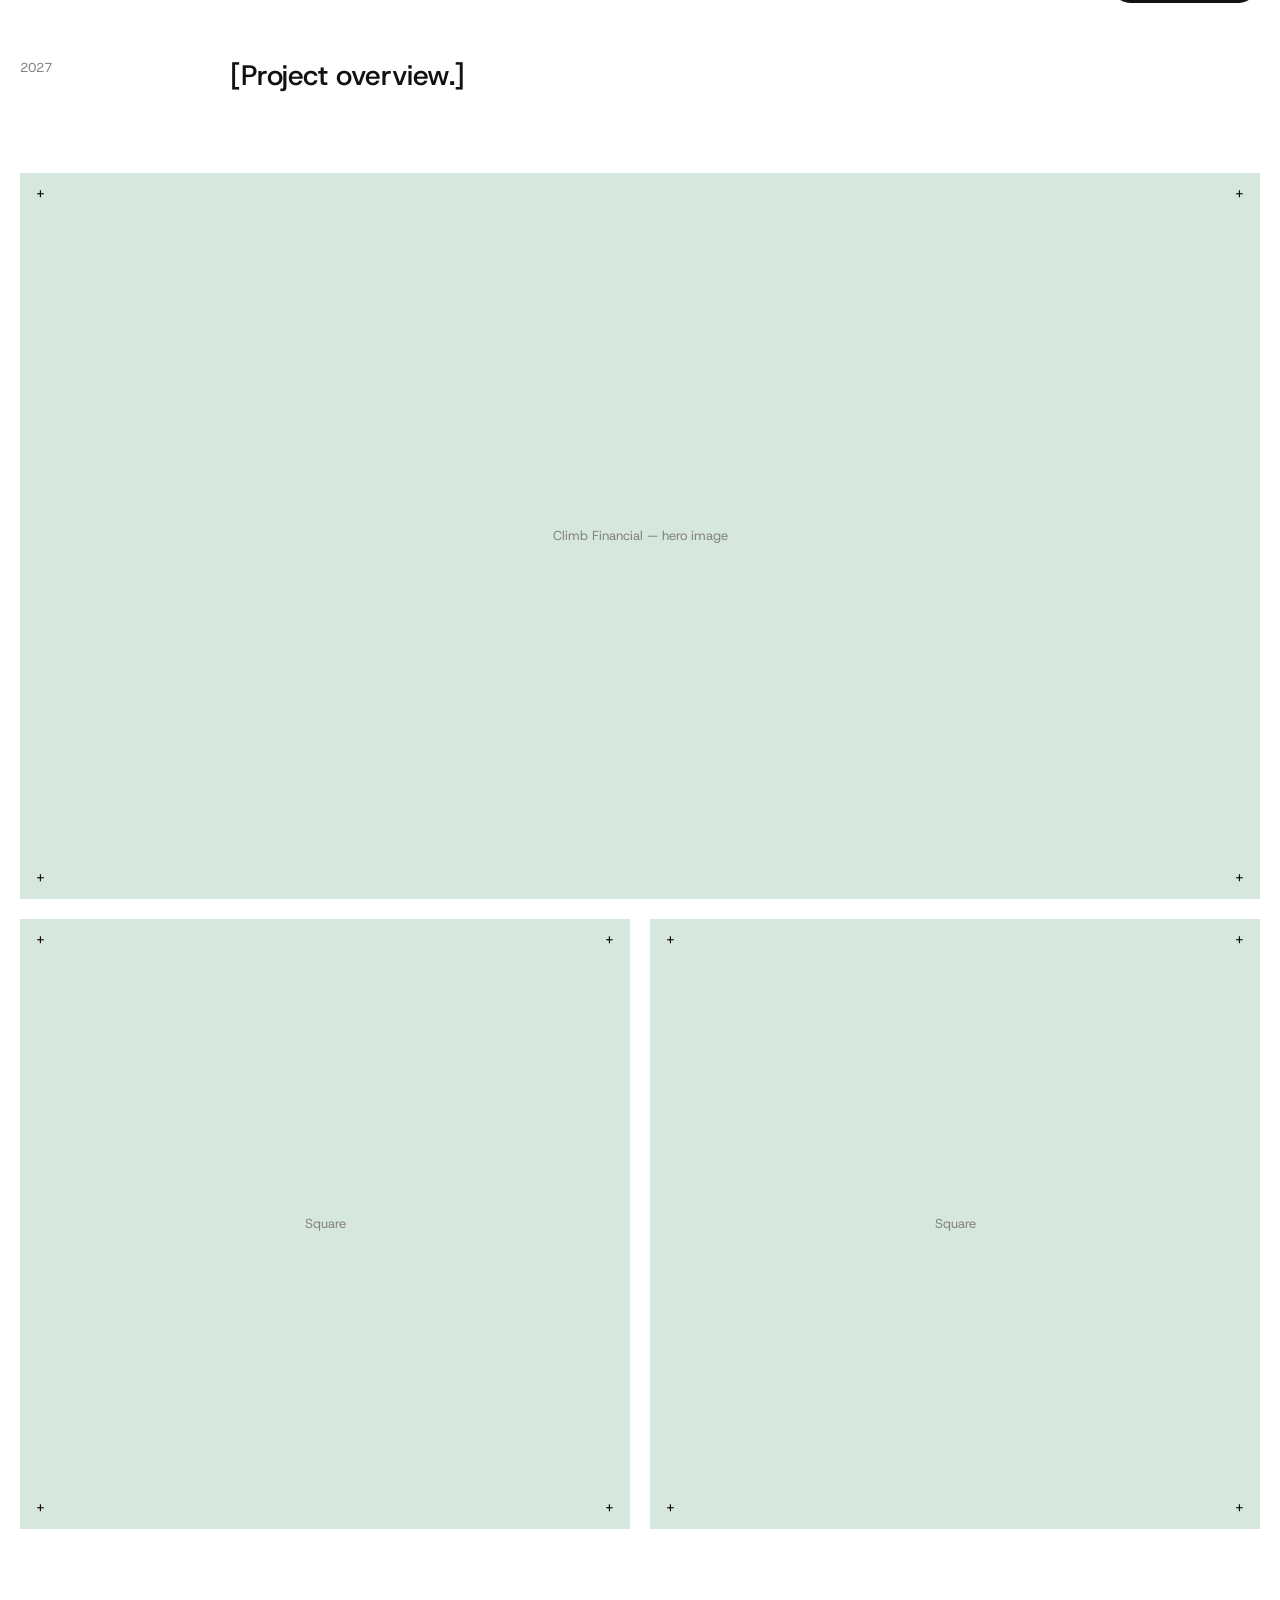
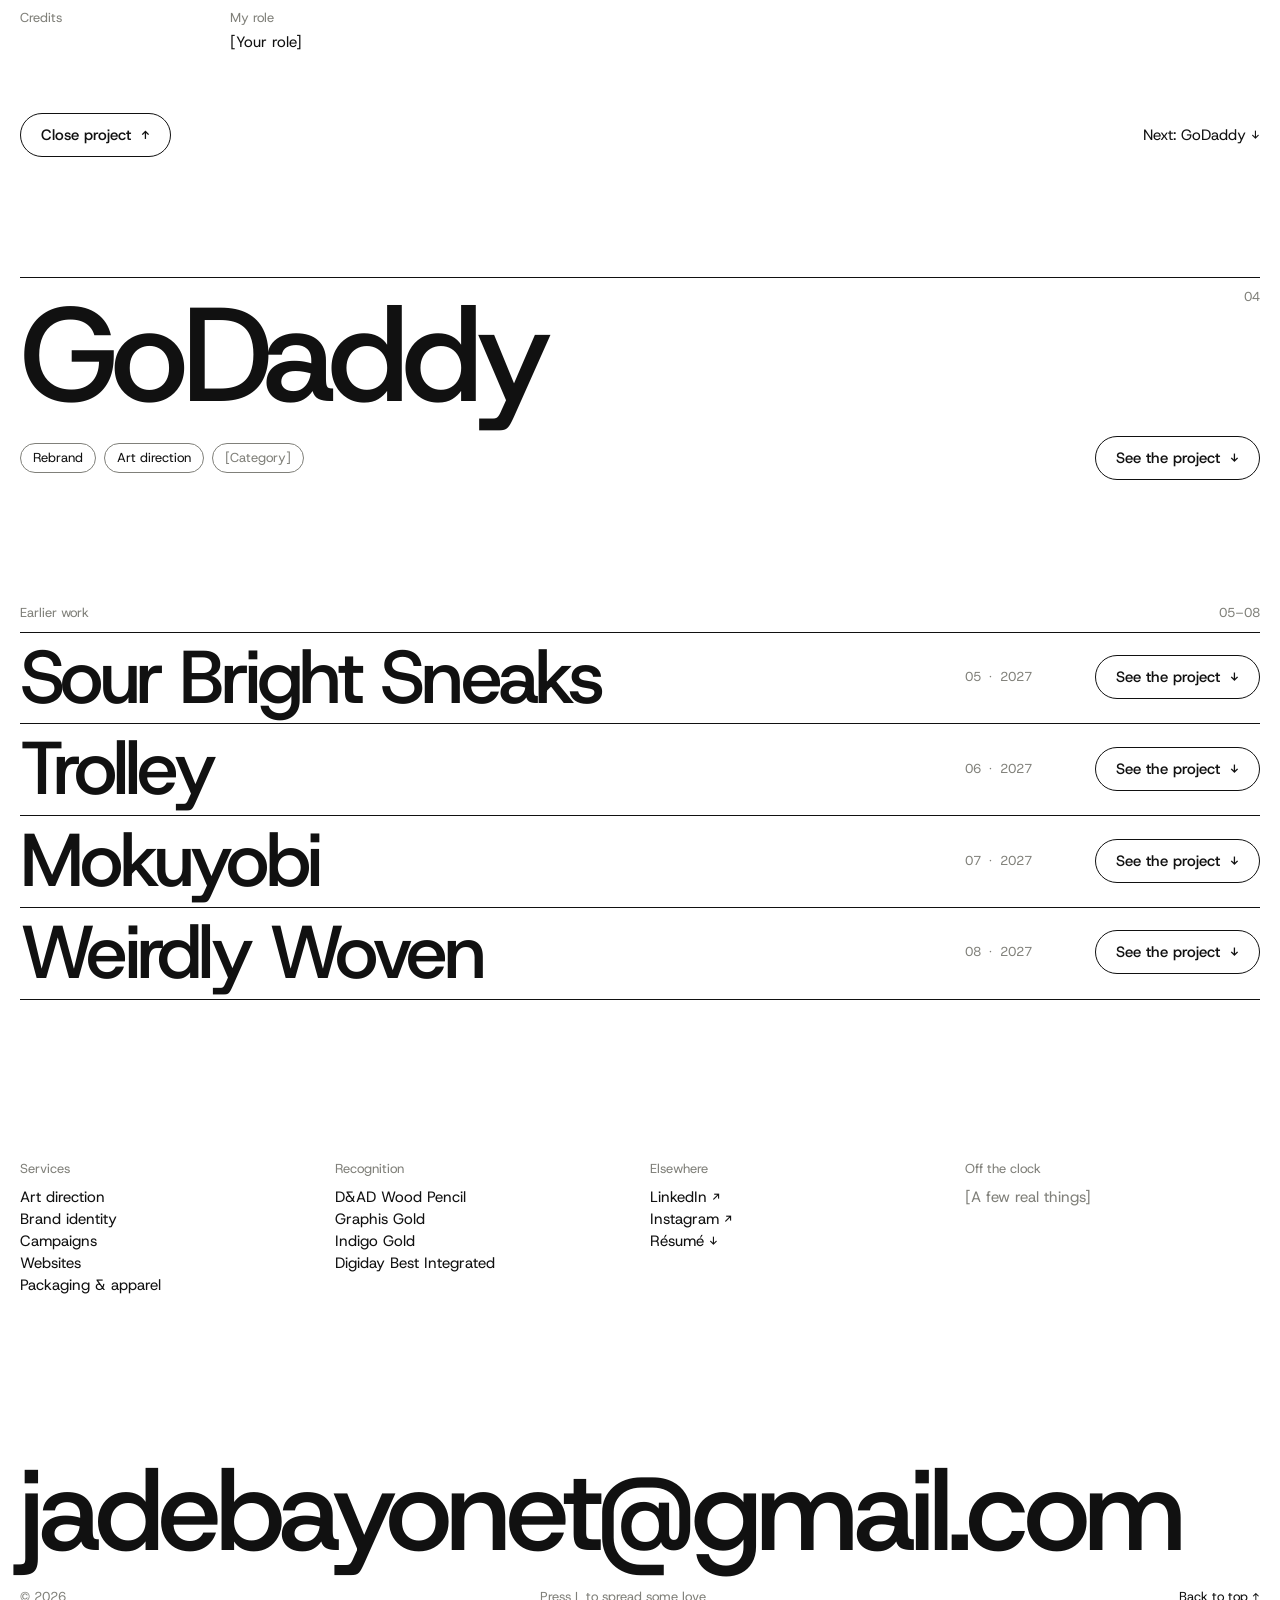
==== commit 63559039: "Hero Update" ====
--- a/climb-financial/index.html
+++ b/climb-financial/index.html
@@ -37,7 +37,7 @@
 
     <!-- Intro -->
     <section class="intro">
-      <h1 class="intro__text">Jade Bayonet is an independent creative director, art director, and designer.</h1>
+      <h1 class="intro__text">Jade Bayonet is an independent creative studio focused on branding, campaigns, and digital experiences.</h1>
     </section>
 
     <!-- Ticker (filled from js/projects.js → TICKER) -->
